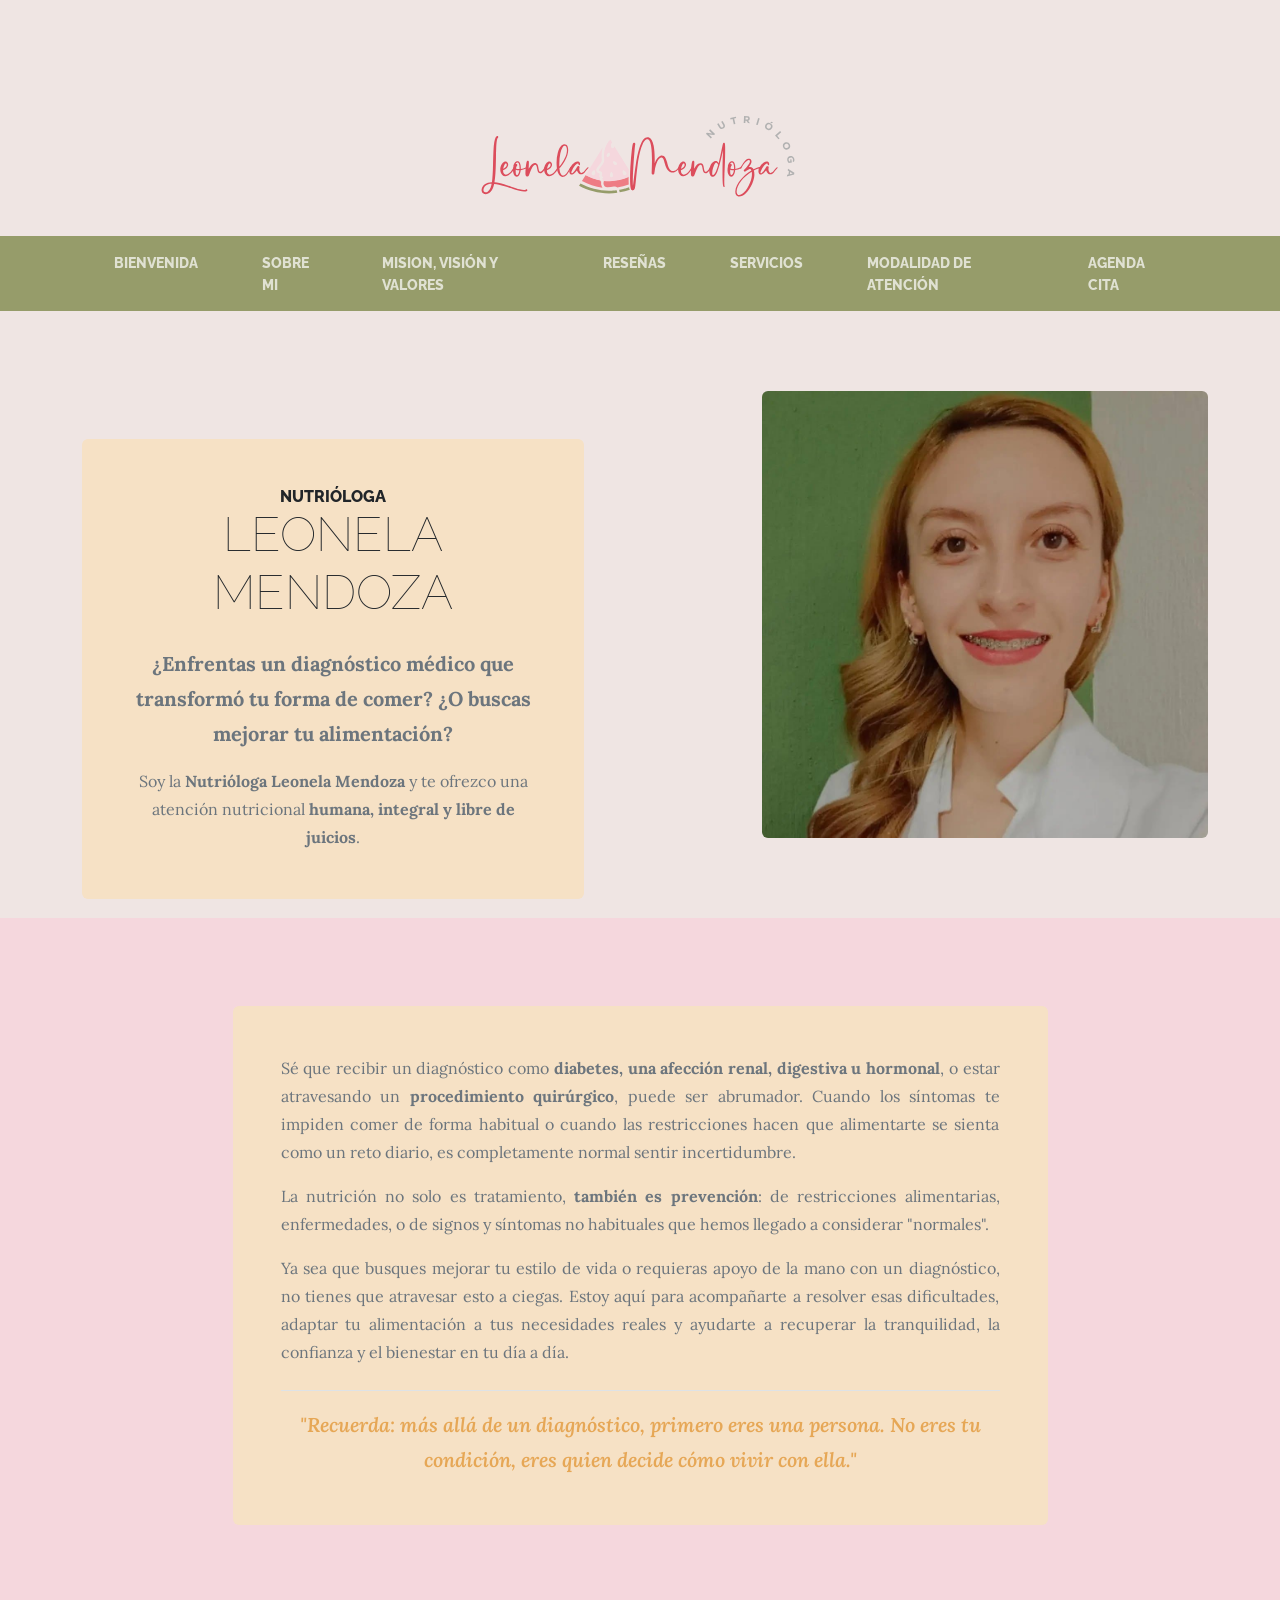
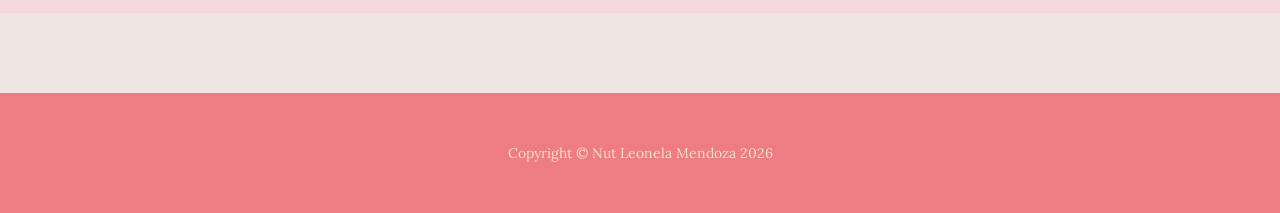
==== index.html @ 81f1c56e "Change paragraph classes to include text-muted" ====
<!DOCTYPE html>
<html lang="en">
    <head>
        <meta charset="utf-8" />
        <meta name="viewport" content="width=device-width, initial-scale=1, shrink-to-fit=no" />
        <meta name="description" content="Nutrióloga clínica Leonela Mendoza. Especialista en trastornos digestivos, enfermedades crónicas y soporte nutricional en Querétaro. Agenda tu consulta presencial en Querétaro online." />
        <meta name="author" content="José Emilio Ramírez Piña" />
        <title>Nutrióloga Leonela Mendoza</title>
        <link rel="icon" type="image/x-icon" href="assets/favicon.ico" />
        <!-- Google fonts-->
        <link href="https://fonts.googleapis.com/css?family=Raleway:100,100i,200,200i,300,300i,400,400i,500,500i,600,600i,700,700i,800,800i,900,900i" rel="stylesheet" />
        <link href="https://fonts.googleapis.com/css?family=Lora:400,400i,700,700i" rel="stylesheet" />
        <!-- Core theme CSS (includes Bootstrap)-->
        <link href="css/styles.css" rel="stylesheet" />
    </head>
    <body>
        <!-- Pantalla de carga (Preloader) -->
    <div id="preloader">
    <div class="svg-loader-container">
            <!-- 1. SVG de fondo (Silueta clara) -->
            <div class="svg-base">
                <img src="assets/img/transicion.svg" alt="Cargando..." />
            </div>
            <!-- 2. SVG de frente (Se llena de abajo hacia arriba) -->
            <div class="svg-fill">
                <img src="assets/img/transicion.svg" alt="Cargando..." />
            </div>
        </div>
    </div>
        <header class="py-2">
            <h1 class="site-heading text-center text-faded d-none d-lg-block mb-0">
                <div class="mt-0">
                    <img src="assets/img/logo.svg" alt="Nutrióloga Leonela Mendoza" class="img-fluid" style="max-height: 400px; width: auto; margin-top: -150px; margin-bottom: -110px;" />
                </div>
            </h1>
        </header>
        <!-- Navigation-->
        <nav class="navbar navbar-expand-lg navbar-dark py-lg-2" id="mainNav">
            <div class="container">
                <a class="navbar-brand text-uppercase fw-bold d-lg-none" href="index.html">Start Bootstrap</a>
                <button class="navbar-toggler" type="button" data-bs-toggle="collapse" data-bs-target="#navbarSupportedContent" aria-controls="navbarSupportedContent" aria-expanded="false" aria-label="Toggle navigation"><span class="navbar-toggler-icon"></span></button>
                <div class="collapse navbar-collapse" id="navbarSupportedContent">
                    <ul class="navbar-nav mx-auto justify-content-center w-100">
                        <li class="nav-item px-lg-4"><a class="nav-link text-uppercase" href="index.html">Bienvenida</a></li>
                        <li class="nav-item px-lg-4"><a class="nav-link text-uppercase" href="about.html">Sobre mi</a></li>
                        <li class="nav-item px-lg-4"><a class="nav-link text-uppercase" href="mision.html">Mision, visión y valores</a></li>
                        <li class="nav-item px-lg-4"><a class="nav-link text-uppercase" href="reviews.html">Reseñas</a></li>
                        <li class="nav-item px-lg-4"><a class="nav-link text-uppercase" href="services.html">Servicios</a></li>
                        <li class="nav-item px-lg-4"><a class="nav-link text-uppercase" href="atention.html">Modalidad de atención</a></li>
                        <li class="nav-item px-lg-4"><a class="nav-link text-uppercase" href="cita.html">Agenda cita</a></li>
                    </ul>
                </div>
            </div>
        </nav>
    <section class="page-section clearfix">
        <div class="container">
            <div class="intro">
                <img class="intro-img img-fluid mb-3 mb-lg-0 rounded" style="transform: translateX(10px); width: 40%;" src="assets/img/intro.JPG" alt="Nutrióloga Leonela Mendoza" />
                <div class="intro-text left-0 text-center bg-faded p-5 rounded">
                    <h2 class="section-heading mb-4">
                        <span class="section-heading-upper">Nutrióloga</span>
                        <span class="section-heading-lower">Leonela Mendoza</span>
                    </h2> 
                    <!-- Preguntas de apertura destacadas y más grandes -->
                    <p class="text-muted mb-3 fs-5">
                        <strong>¿Enfrentas un diagnóstico médico que transformó tu forma de comer? ¿O buscas mejorar tu alimentación?</strong>
                    </p>
                    <!-- Párrafo descriptivo con negritas específicas -->
                    <p class="text-muted mb-0">
                        Soy la <strong>Nutrióloga Leonela Mendoza</strong> y te ofrezco una atención nutricional <strong>humana, integral y libre de juicios</strong>.
                    </p>
                </div>
            </div>
        </div>
    </section>
        <section class="page-section cta">
            <div class="container">
                <div class="row">
                    <div class="col-xl-9 mx-auto">
                        <div class="cta-inner bg-faded rounded p-4 p-lg-5 text-center">
                            <!-- Párrafo 1 -->
                            <p class="text-muted mb-3 text-justify" style="text-align: justify;">
                                Sé que recibir un diagnóstico como <strong>diabetes, una afección renal, digestiva u hormonal</strong>, o estar atravesando un <strong>procedimiento quirúrgico</strong>, puede ser abrumador. Cuando los síntomas te impiden comer de forma habitual o cuando las restricciones hacen que alimentarte se sienta como un reto diario, es completamente normal sentir incertidumbre.
                            </p>
                            <!-- Párrafo 2 -->
                            <p class="text-muted mb-3 text-justify" style="text-align: justify;">
                                La nutrición no solo es tratamiento, <strong>también es prevención</strong>: de restricciones alimentarias, enfermedades, o de signos y síntomas no habituales que hemos llegado a considerar "normales".
                            </p>
                            <!-- Párrafo 3 -->
                            <p class="text-muted mb-4 text-justify" style="text-align: justify;">
                                Ya sea que busques mejorar tu estilo de vida o requieras apoyo de la mano con un diagnóstico, no tienes que atravesar esto a ciegas. Estoy aquí para acompañarte a resolver esas dificultades, adaptar tu alimentación a tus necesidades reales y ayudarte a recuperar la tranquilidad, la confianza y el bienestar en tu día a día.
                            </p>
                            <!-- Frase destacada en itálicas -->
                            <div class="pt-3 border-top">
                                <p class="fst-italic text-primary fw-semibold mb-0 fs-5">
                                    "Recuerda: más allá de un diagnóstico, primero eres una persona. No eres tu condición, eres quien decide cómo vivir con ella."
                                </p>
                            </div>
                        </div>
                    </div>
                </div>
            </div>
        </section>
        <footer class="footer text-faded text-center py-5">
            <div class="container"><p class="m-0 small">Copyright &copy; Nut Leonela Mendoza 2026</p></div>
        </footer>
        <!-- Bootstrap core JS-->
        <script src="https://cdn.jsdelivr.net/npm/bootstrap@5.2.3/dist/js/bootstrap.bundle.min.js"></script>
        <!-- Core theme JS-->
        <script src="js/scripts.js"></script>
        <script>
    window.addEventListener("load", function() {
        const preloader = document.getElementById("preloader");
        if (preloader) {
            // Suaviza la salida del preloader una vez cargado todo el contenido
            setTimeout(() => {
                preloader.classList.add("hidden");
            }, 300);
        }
    });
    </script>
    </body>
</html>
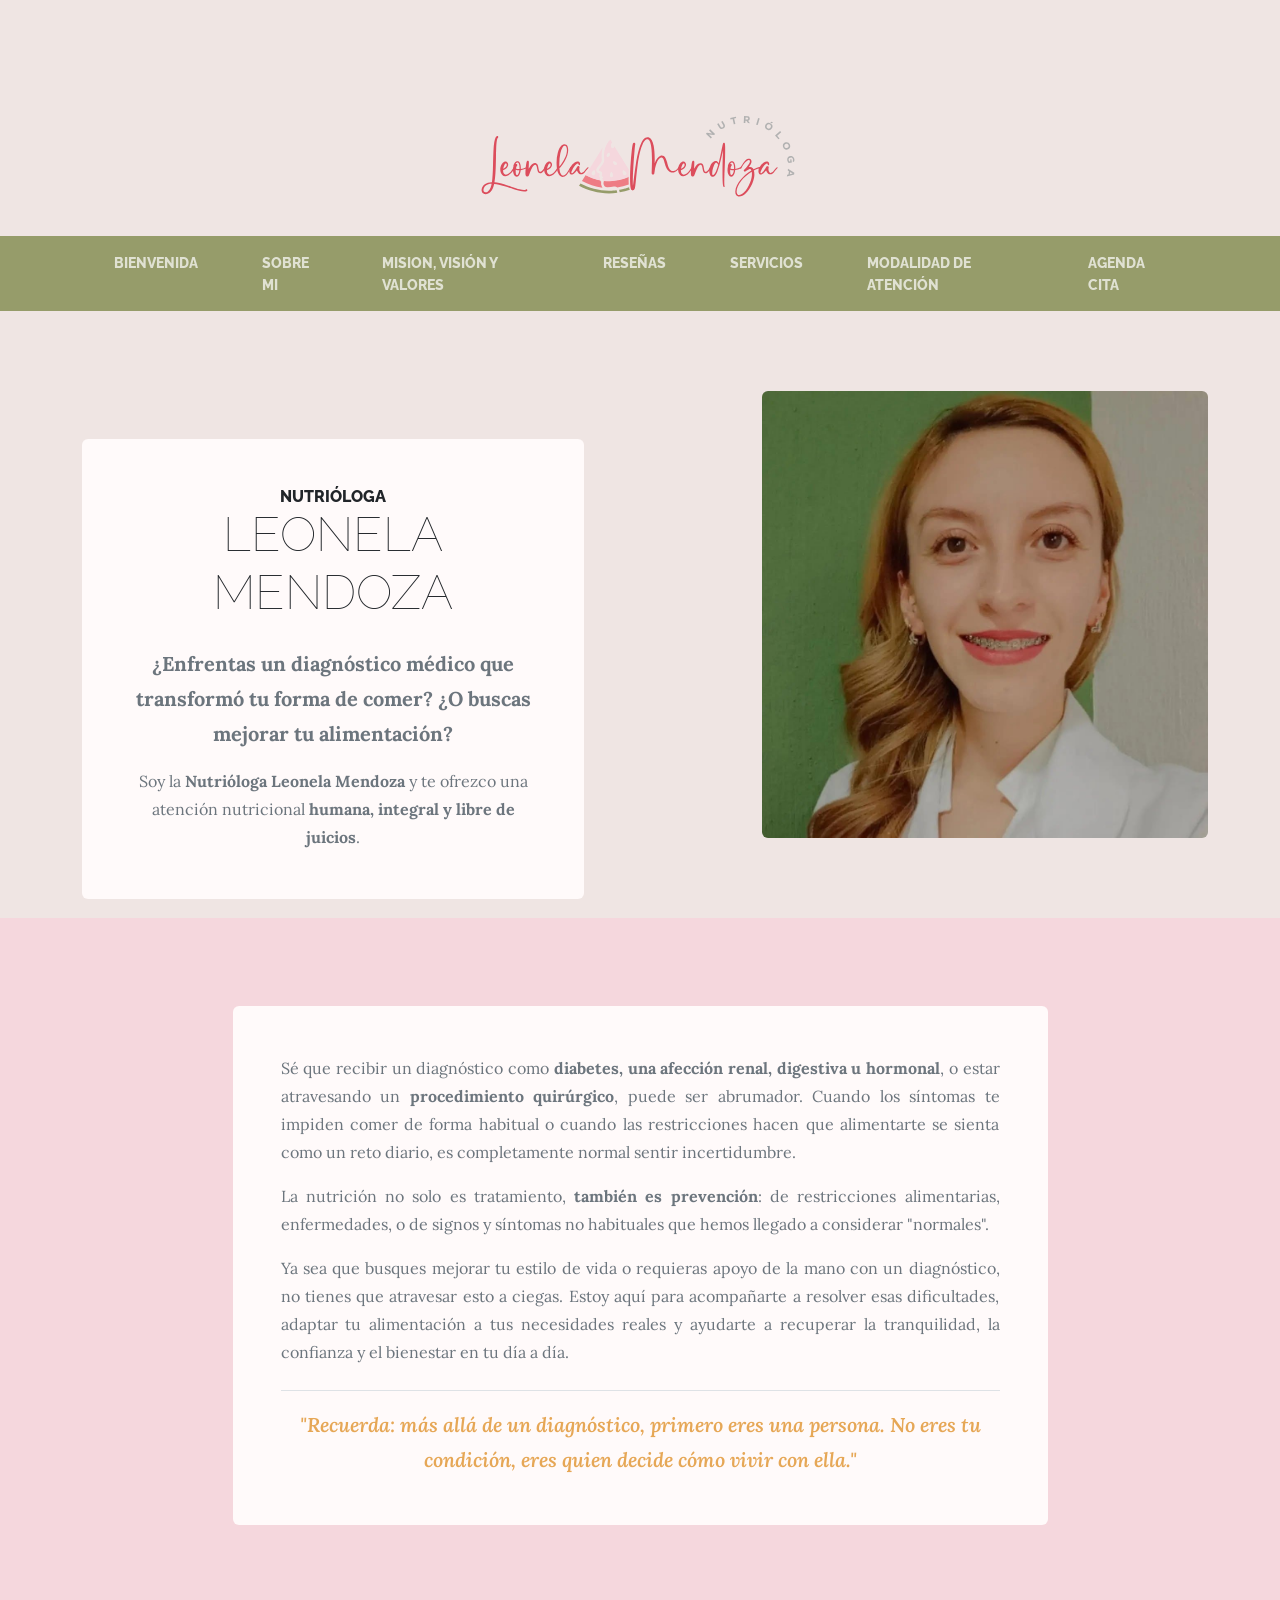
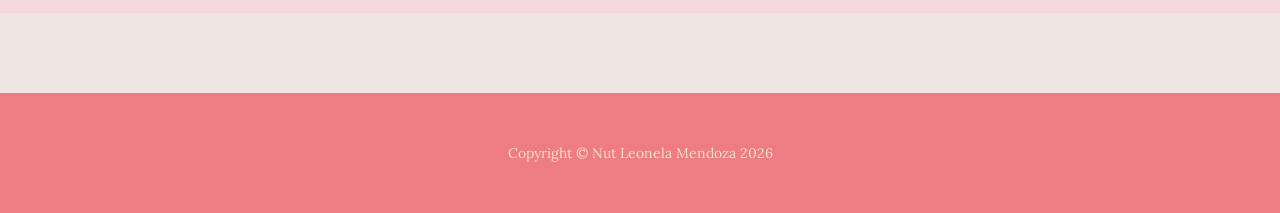
==== commit 58017e80: "Change favicon link from ICO to SVG format" ====
--- a/index.html
+++ b/index.html
@@ -6,7 +6,7 @@
         <meta name="description" content="Nutrióloga clínica Leonela Mendoza. Especialista en trastornos digestivos, enfermedades crónicas y soporte nutricional en Querétaro. Agenda tu consulta presencial en Querétaro online." />
         <meta name="author" content="José Emilio Ramírez Piña" />
         <title>Nutrióloga Leonela Mendoza</title>
-        <link rel="icon" type="image/x-icon" href="assets/favicon.ico" />
+        <link rel="icon" type="image/svg+xml" href="assets/favicon.svg" />
         <!-- Google fonts-->
         <link href="https://fonts.googleapis.com/css?family=Raleway:100,100i,200,200i,300,300i,400,400i,500,500i,600,600i,700,700i,800,800i,900,900i" rel="stylesheet" />
         <link href="https://fonts.googleapis.com/css?family=Lora:400,400i,700,700i" rel="stylesheet" />
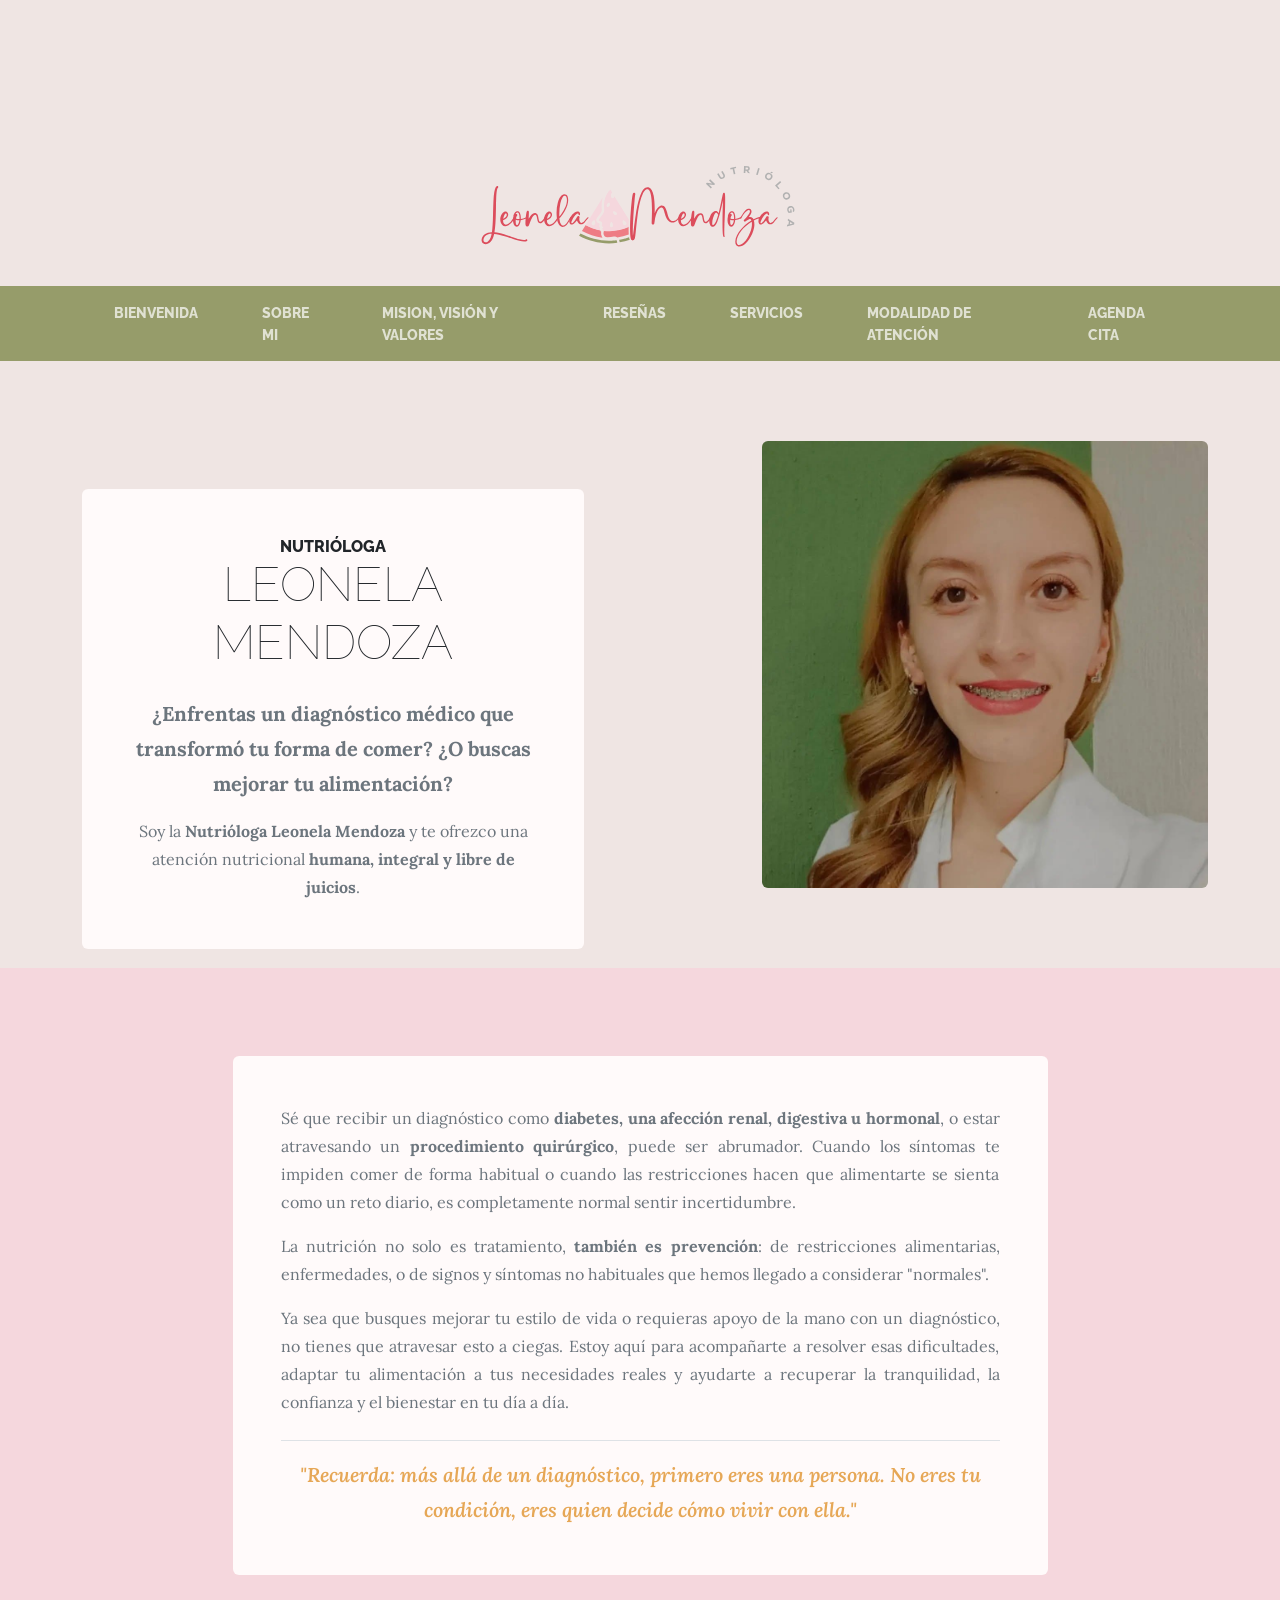
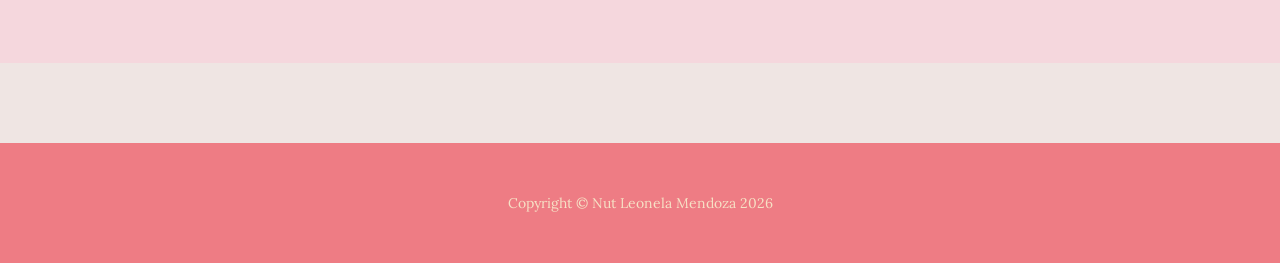
==== commit e4c6bf98: "Adjust logo image margins in index.html" ====
--- a/index.html
+++ b/index.html
@@ -30,7 +30,7 @@
         <header class="py-2">
             <h1 class="site-heading text-center text-faded d-none d-lg-block mb-0">
                 <div class="mt-0">
-                    <img src="assets/img/logo.svg" alt="Nutrióloga Leonela Mendoza" class="img-fluid" style="max-height: 400px; width: auto; margin-top: -150px; margin-bottom: -110px;" />
+                    <img src="assets/img/logo.svg" alt="Nutrióloga Leonela Mendoza" class="img-fluid" style="max-height: 400px; width: auto; margin-top: -100px; margin-bottom: -110px;" />
                 </div>
             </h1>
         </header>
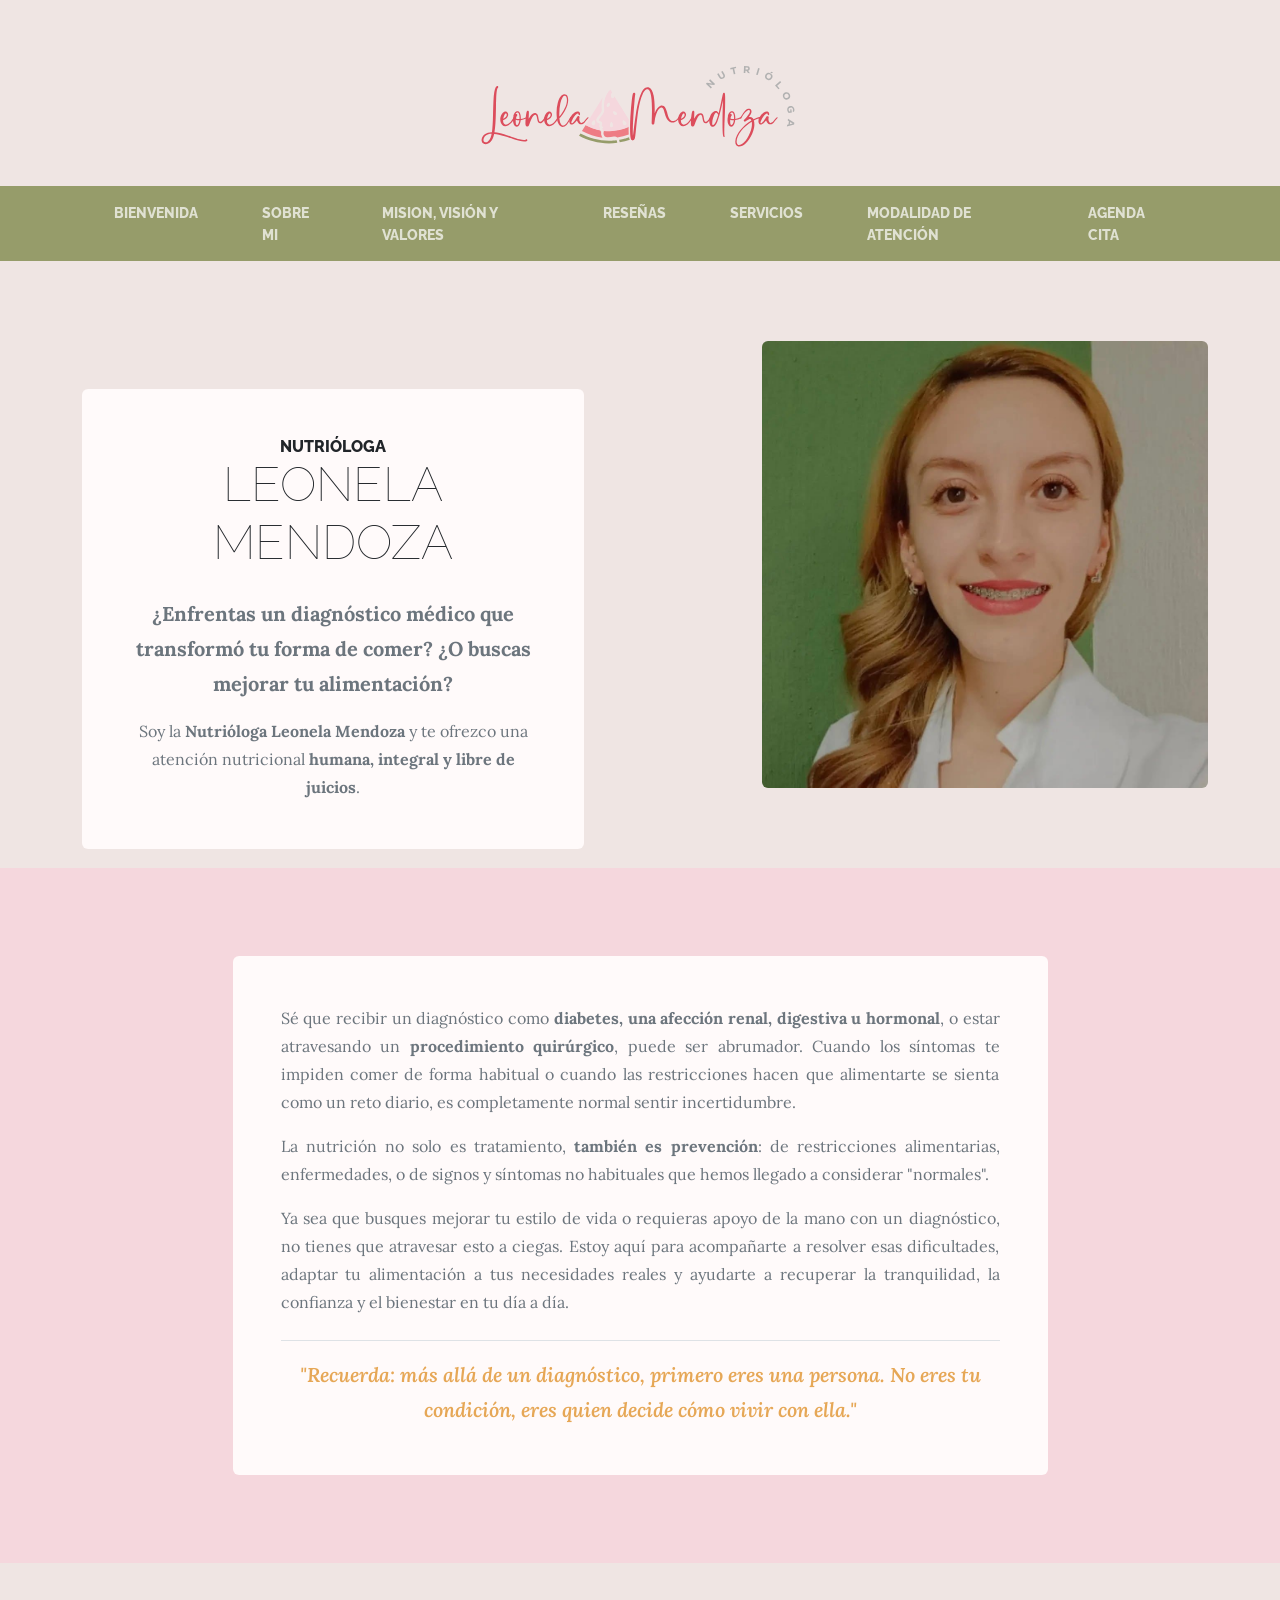
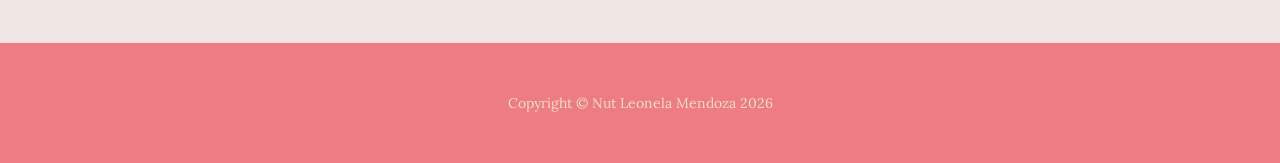
==== commit b9a0aa45: "Adjust logo image margins in index.html" ====
--- a/index.html
+++ b/index.html
@@ -30,7 +30,7 @@
         <header class="py-2">
             <h1 class="site-heading text-center text-faded d-none d-lg-block mb-0">
                 <div class="mt-0">
-                    <img src="assets/img/logo.svg" alt="Nutrióloga Leonela Mendoza" class="img-fluid" style="max-height: 400px; width: auto; margin-top: -100px; margin-bottom: -110px;" />
+                    <img src="assets/img/logo.svg" alt="Nutrióloga Leonela Mendoza" class="img-fluid" style="max-height: 400px; width: auto; margin-top: -200px; margin-bottom: -110px;" />
                 </div>
             </h1>
         </header>
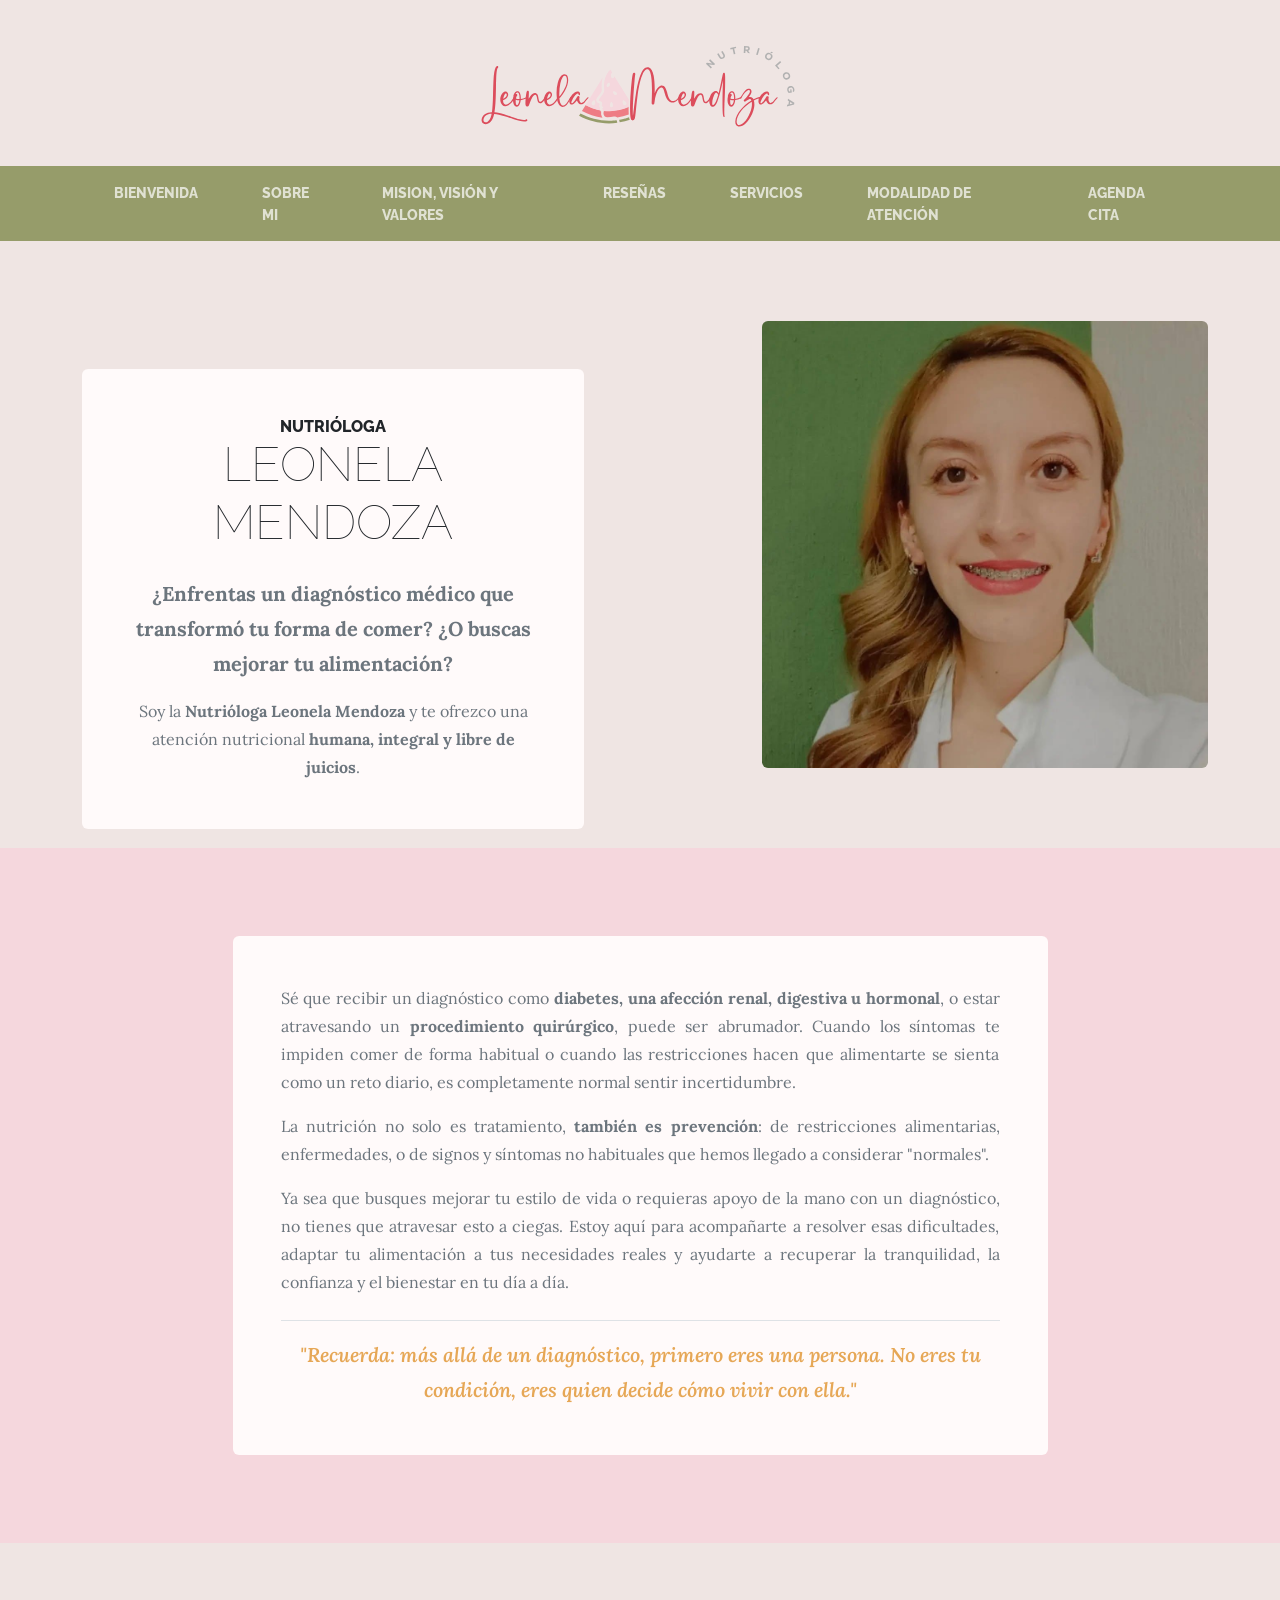
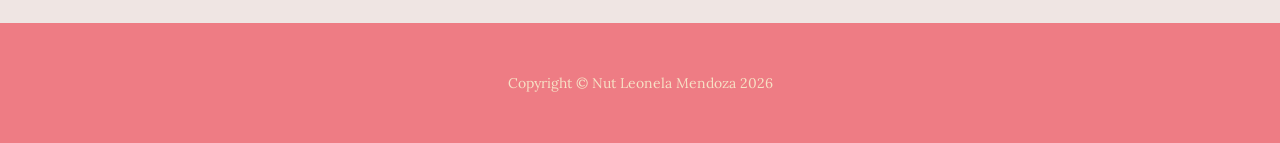
==== commit 7310bf61: "Adjust logo image margins in index.html" ====
--- a/index.html
+++ b/index.html
@@ -30,7 +30,7 @@
         <header class="py-2">
             <h1 class="site-heading text-center text-faded d-none d-lg-block mb-0">
                 <div class="mt-0">
-                    <img src="assets/img/logo.svg" alt="Nutrióloga Leonela Mendoza" class="img-fluid" style="max-height: 400px; width: auto; margin-top: -200px; margin-bottom: -110px;" />
+                    <img src="assets/img/logo.svg" alt="Nutrióloga Leonela Mendoza" class="img-fluid" style="max-height: 400px; width: auto; margin-top: -220px; margin-bottom: -110px;" />
                 </div>
             </h1>
         </header>
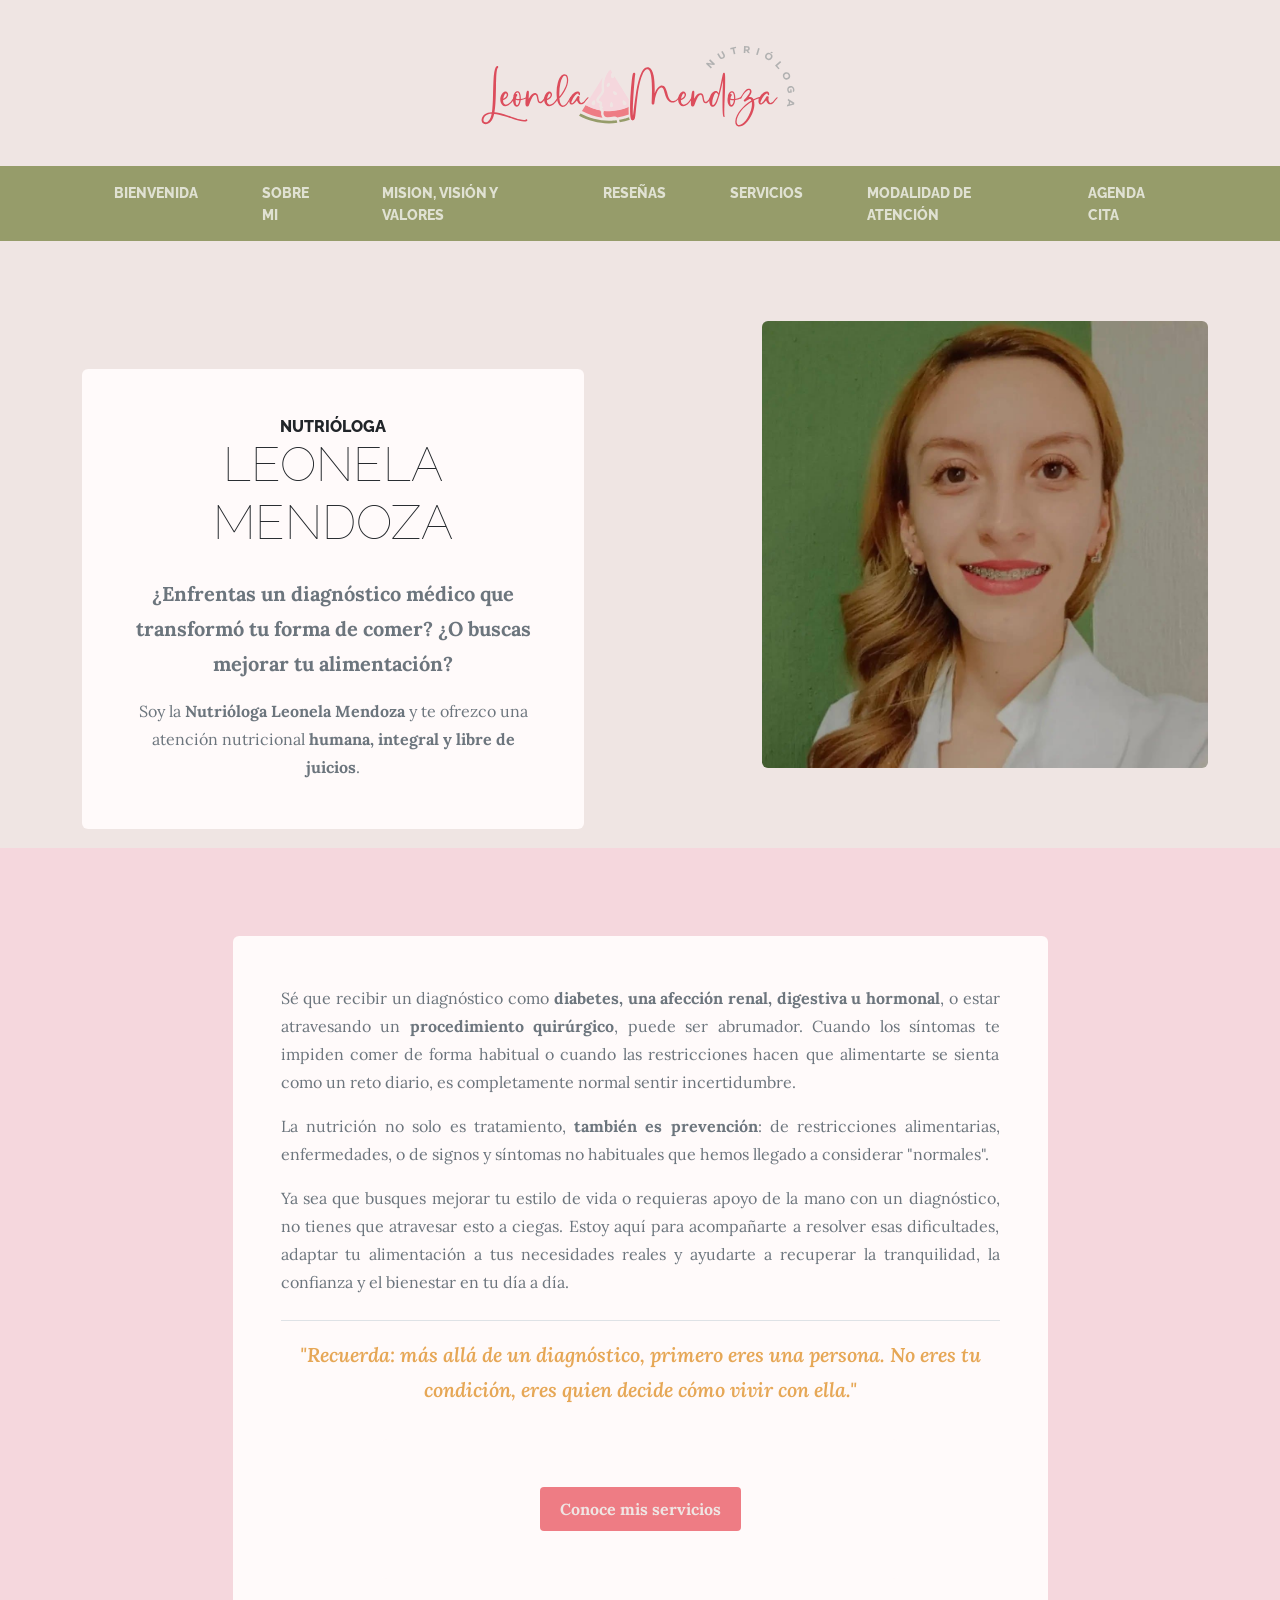
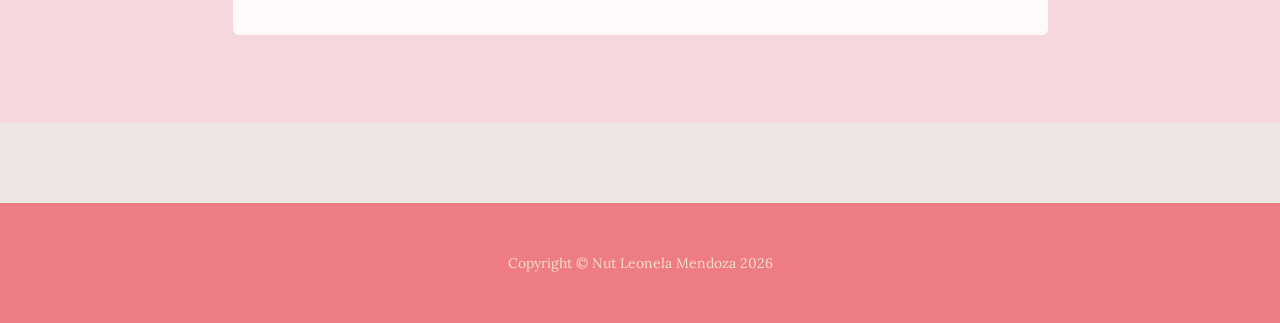
==== commit 7a3be0db: "Add services section with styled button link Added a section for services with a link and styled but" ====
--- a/index.html
+++ b/index.html
@@ -95,6 +95,29 @@
                                 <p class="fst-italic text-primary fw-semibold mb-0 fs-5">
                                     "Recuerda: más allá de un diagnóstico, primero eres una persona. No eres tu condición, eres quien decide cómo vivir con ella."
                                 </p>
+                                <div class="row mt-4" id="Servicios">
+                                    <div class="col-xl-9 mx-auto">
+                                        <div class="cta-inner bg-faded rounded p-4 p-lg-5">
+                                                <div class="text-center">
+                                                    <a href="https://nutleonelamendoza.github.io/services.html" target="_blank" class="boton-enlace">Conoce mis servicios</a>
+                                            </div>
+                                                <style>
+                                                        .boton-enlace {
+                                                        display: inline-block;
+                                                        padding: 10px 20px;
+                                                        background-color: #ee7c84;
+                                                        color: #efe5e3;
+                                                        text-decoration: none;
+                                                        border-radius: 4px;
+                                                        font-weight: bold;
+                                                        }
+                                                        .boton-enlace:hover {
+                                                        background-color: #005ea6;
+                                                        }
+                                                </style>
+                                            </div>
+                                        </div>
+                                    </div>
                             </div>
                         </div>
                     </div>
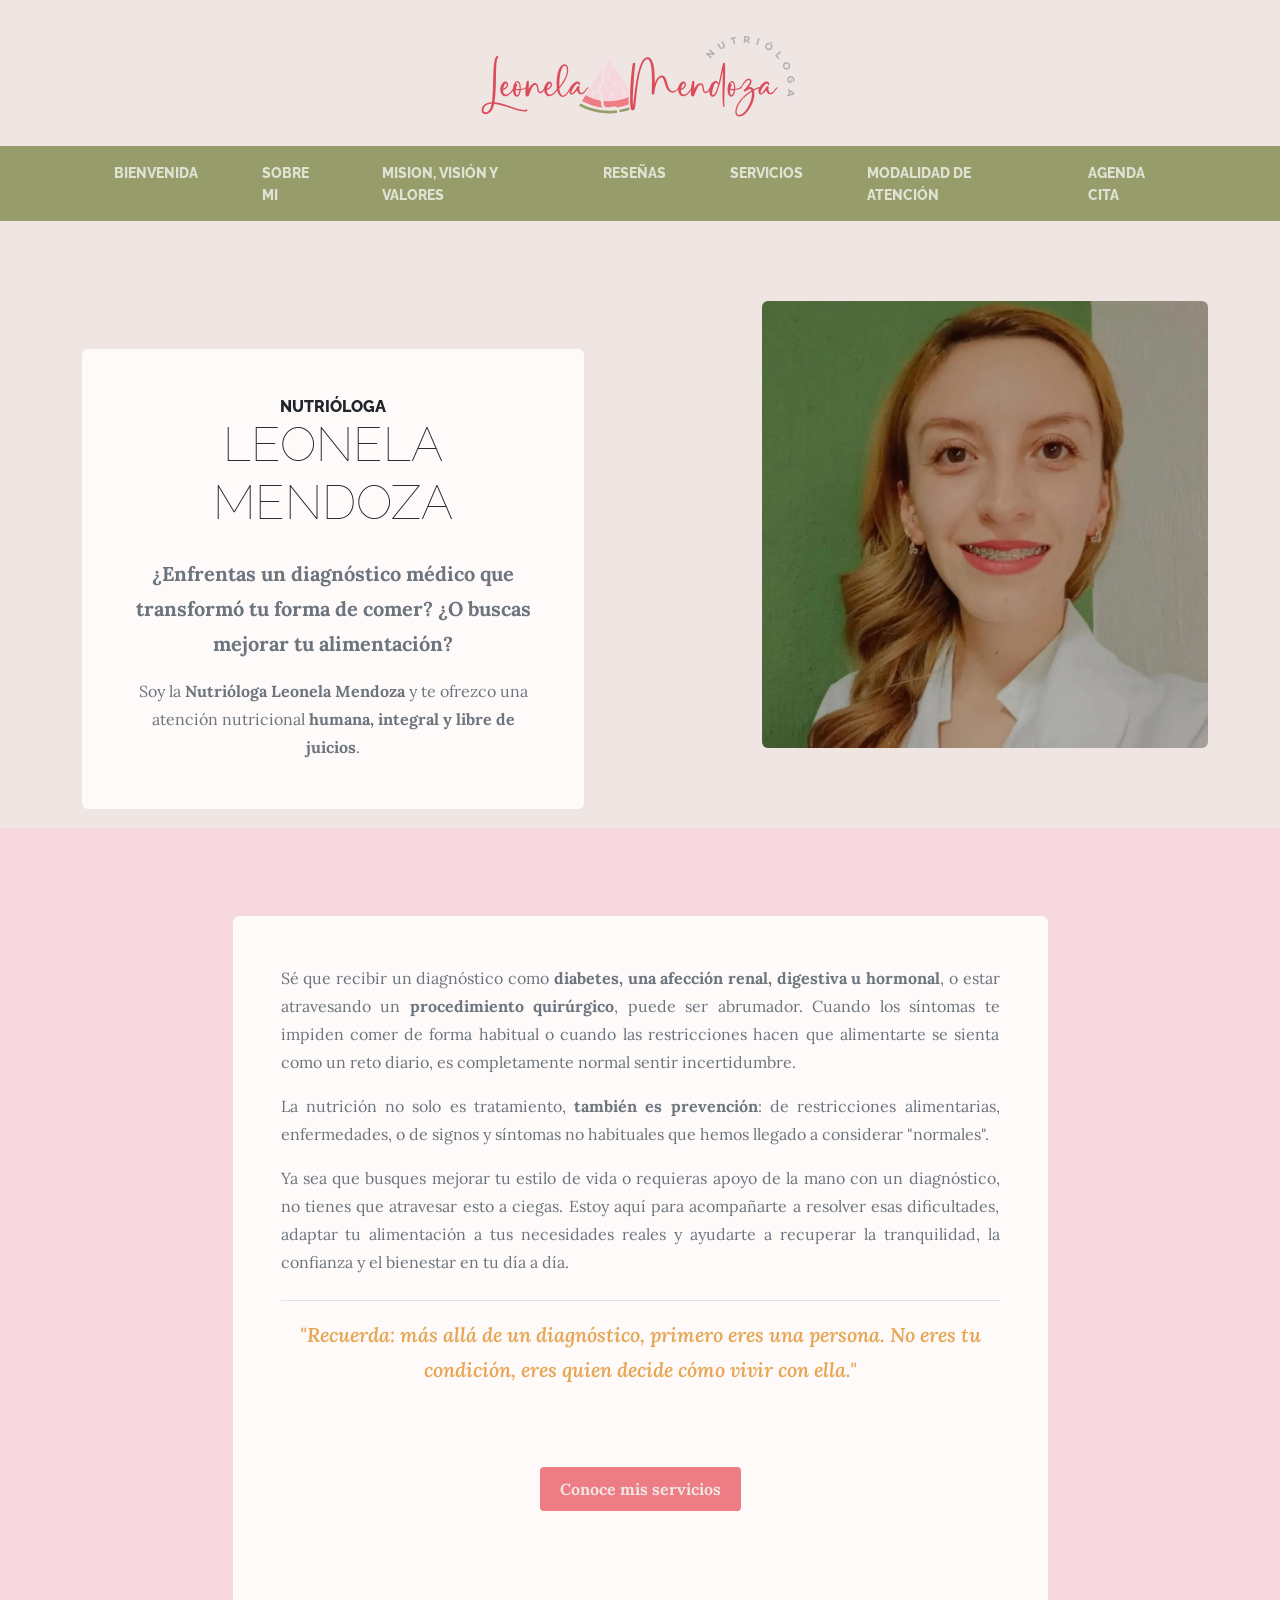
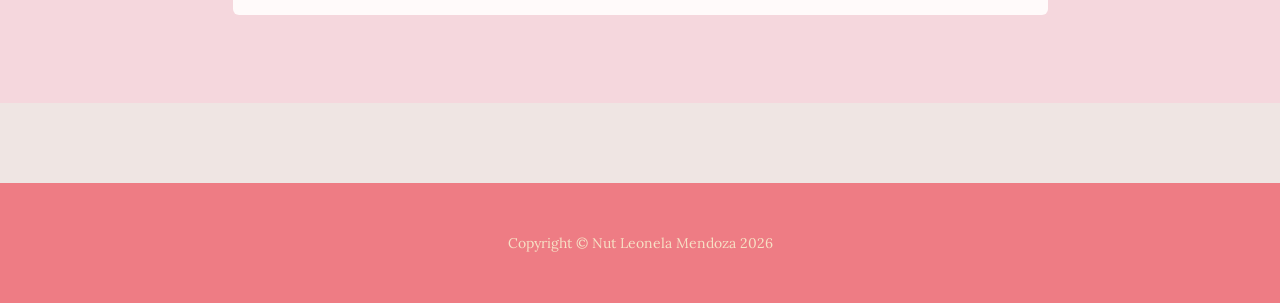
==== commit 3a3d76c8: "Adjust logo image margins in index.html" ====
--- a/index.html
+++ b/index.html
@@ -30,7 +30,7 @@
         <header class="py-2">
             <h1 class="site-heading text-center text-faded d-none d-lg-block mb-0">
                 <div class="mt-0">
-                    <img src="assets/img/logo.svg" alt="Nutrióloga Leonela Mendoza" class="img-fluid" style="max-height: 400px; width: auto; margin-top: -220px; margin-bottom: -110px;" />
+                    <img src="assets/img/logo.svg" alt="Nutrióloga Leonela Mendoza" class="img-fluid" style="max-height: 400px; width: auto; margin-top: -230px; margin-bottom: -120px;" />
                 </div>
             </h1>
         </header>
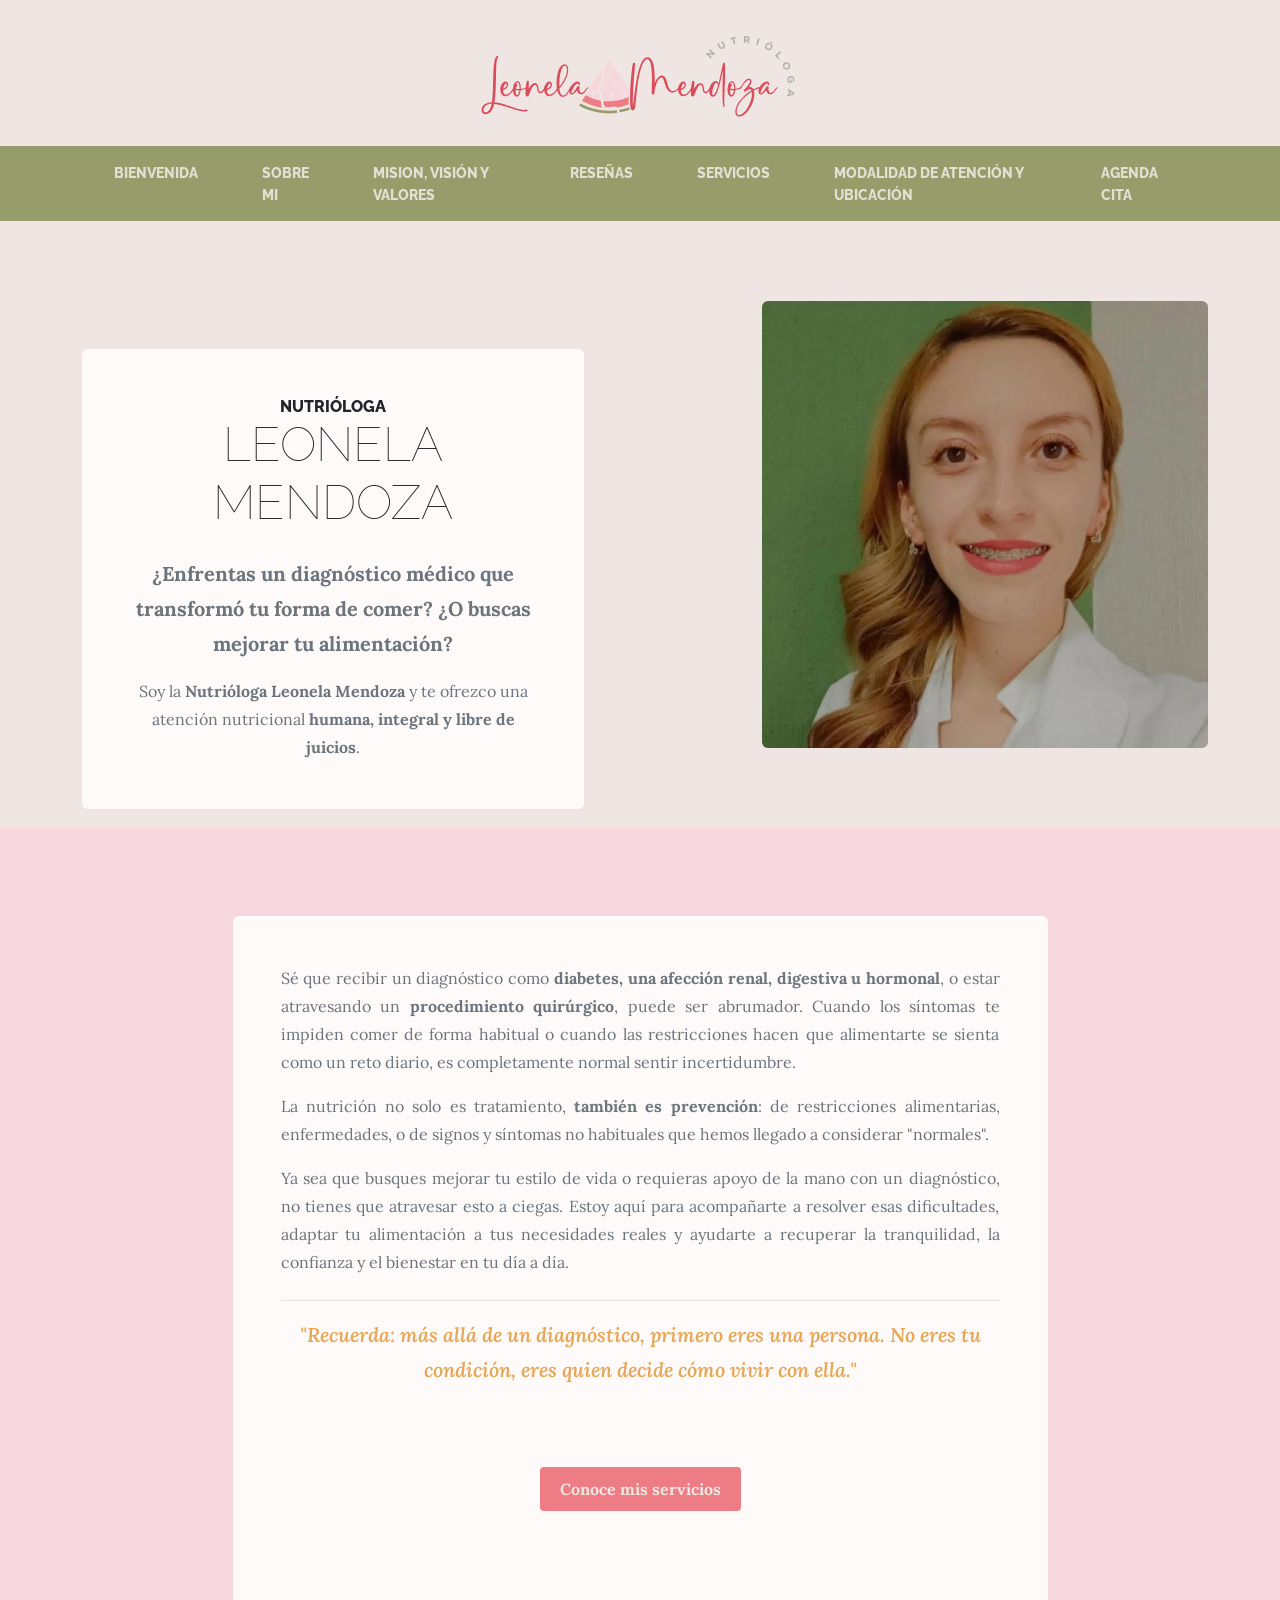
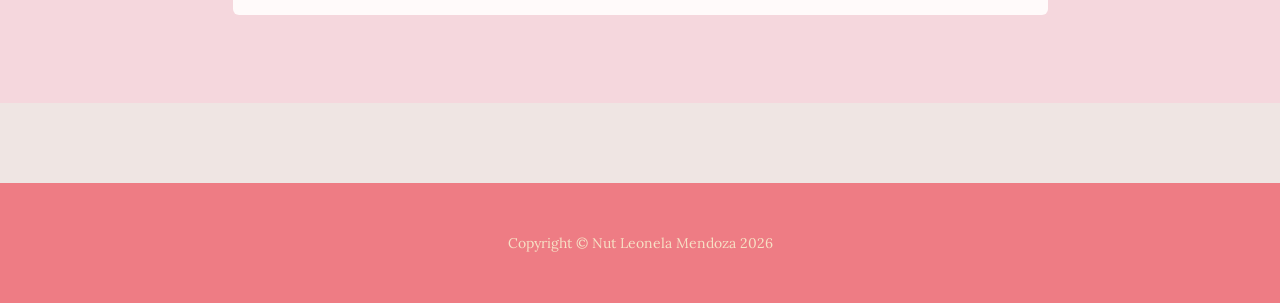
==== commit b8ef3f96: "Update navigation link text for attention modality" ====
--- a/index.html
+++ b/index.html
@@ -46,7 +46,7 @@
                         <li class="nav-item px-lg-4"><a class="nav-link text-uppercase" href="mision.html">Mision, visión y valores</a></li>
                         <li class="nav-item px-lg-4"><a class="nav-link text-uppercase" href="reviews.html">Reseñas</a></li>
                         <li class="nav-item px-lg-4"><a class="nav-link text-uppercase" href="services.html">Servicios</a></li>
-                        <li class="nav-item px-lg-4"><a class="nav-link text-uppercase" href="atention.html">Modalidad de atención</a></li>
+                        <li class="nav-item px-lg-4"><a class="nav-link text-uppercase" href="atention.html">Modalidad de atención y ubicación</a></li>
                         <li class="nav-item px-lg-4"><a class="nav-link text-uppercase" href="cita.html">Agenda cita</a></li>
                     </ul>
                 </div>
